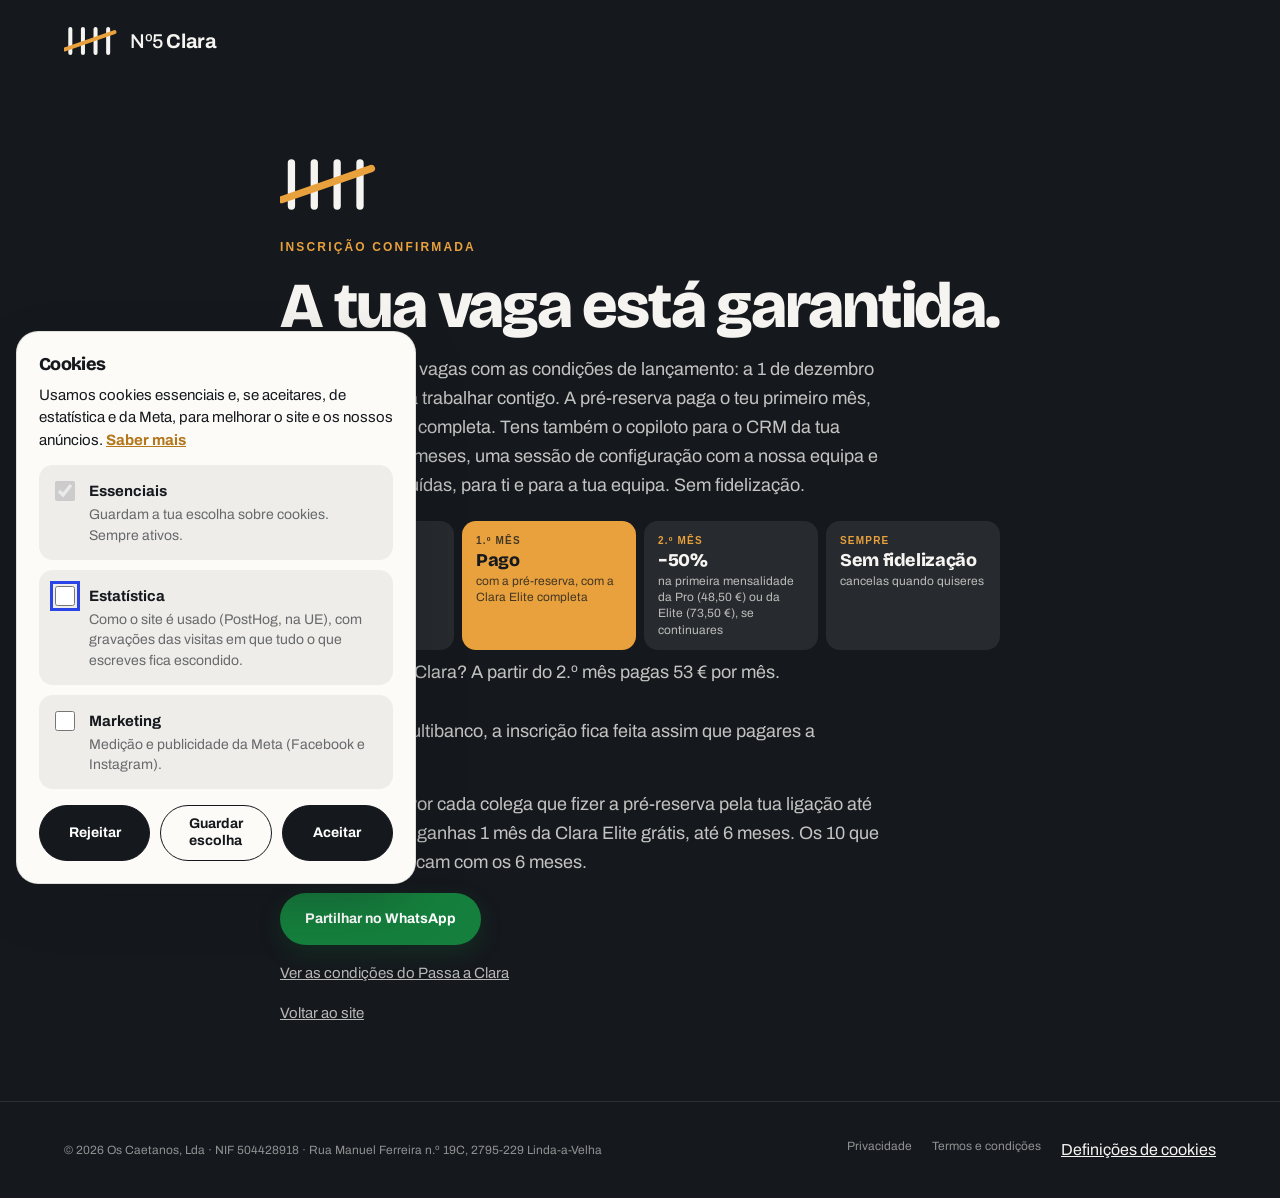
==== pre-reserva-confirmada/index.html @ 1801c4bf "Checkout em conversa com pagamento Stripe e página de confirmação Co-Authored-By: Claude Sonnet 5.5 " ====
<!doctype html>
<html lang="pt-PT">
<head>
<meta charset="utf-8"><meta name="viewport" content="width=device-width, initial-scale=1"><meta name="theme-color" content="#15181D"><meta name="robots" content="noindex,nofollow">
<title>Pré-reserva confirmada | Nº5 Clara</title>
<link rel="icon" type="image/svg+xml" href="../assets/favicon.svg">
<link rel="preconnect" href="https://fonts.googleapis.com"><link rel="preconnect" href="https://fonts.gstatic.com" crossorigin>
<link href="https://fonts.googleapis.com/css2?family=Archivo:wght@400;500;600;700&family=Bricolage+Grotesque:opsz,wght@12..96,700;12..96,800&display=swap" rel="stylesheet">
<link rel="stylesheet" href="../styles.css">
</head>
<body>
<header class="inner-header"><div class="shell"><a class="brand" href="../index.html"><img src="../assets/simbolo-fundo-escuro.svg" width="53" height="28" alt=""><span>Nº5 <strong>Clara</strong></span></a></div></header>
<main class="confirmada dark" id="conteudo">
  <div class="shell confirmada-caixa">
    <img src="../assets/simbolo-fundo-escuro.svg" width="96" height="51" alt="">
    <div class="confirmada-texto">
      <p class="eyebrow">Inscrição confirmada</p>
      <h1>A tua vaga está garantida.</h1>
      <p>Tens uma das 25 vagas com as condições de lançamento: a 1 de dezembro a Clara começa a trabalhar contigo. A pré-reserva paga o teu primeiro mês, com a Clara Elite completa. Tens também o copiloto para o CRM da tua marca durante 3 meses, uma sessão de configuração com a nossa equipa e 2 formações incluídas, para ti e para a tua equipa. Sem fidelização.</p>
      <div class="o-que-pagas o-que-pagas--compacto">
        <ol aria-label="O que pagas, mês a mês">
          <li><small>Agora</small><b>27 €</b><span>a pré-reserva</span></li>
          <li class="o-que-pagas-destaque"><small>1.º mês</small><b>Pago</b><span>com a pré-reserva, com a Clara Elite completa</span></li>
          <li><small>2.º mês</small><b>−50%</b><span>na primeira mensalidade da Pro (48,50 €) ou da Elite (73,50 €), se continuares</span></li>
          <li><small>Sempre</small><b>Sem fidelização</b><span>cancelas quando quiseres</span></li>
        </ol>
        <p class="o-que-pagas-nota">Preferes o plano Clara? A partir do 2.º mês pagas 53 € por mês.</p>
      </div>
      <p>Se escolheste Multibanco, a inscrição fica feita assim que pagares a referência.</p>
      <p><b>Passa a Clara.</b> Por cada colega que fizer a pré-reserva pela tua ligação até 30 de novembro, ganhas 1 mês da Clara Elite grátis, até 6 meses. Os 10 que trouxerem mais ficam com os 6 meses.<span id="codigo-texto"></span></p>
      <a class="btn" id="partilhar-whatsapp" href="https://wa.me/" target="_blank" rel="noopener">Partilhar no WhatsApp</a>
      <a class="confirmada-voltar" href="../termos.html#passa-a-clara">Ver as condições do Passa a Clara</a>
      <a class="confirmada-voltar" href="../index.html">Voltar ao site</a>
    </div>
  </div>
</main>
<footer class="site-footer dark"><div class="shell footer-row"><p>© 2026 Os Caetanos, Lda · NIF 504428918 · Rua Manuel Ferreira n.º 19C, 2795-229 Linda-a-Velha</p><div class="footer-links"><a href="../privacidade.html">Privacidade</a><a href="../termos.html">Termos e condições</a></div></div></footer>
<script src="../confirmada.js" defer></script>
<script src="../cookies.js" defer></script>
</body>
</html>
---- styles.css ----
:root{--tinta:#15181D;--creme:#F5F4F0;--dourado:#E8A13C;--dourado-escuro:#B4761A;--cobalto:#2B44E7;--cartao:#FCFBF8;--linha:rgba(21,24,29,.12);--suave:rgba(21,24,29,.62);--display:'Bricolage Grotesque','Archivo',system-ui,sans-serif;--body:'Archivo',system-ui,sans-serif;--radius:18px;--shell:1200px;--gutter:clamp(20px,5vw,70px)}
*{box-sizing:border-box}html{scroll-behavior:smooth;scroll-padding-top:85px}body{margin:0;background:var(--creme);color:var(--tinta);font:400 16px/1.6 var(--body);-webkit-font-smoothing:antialiased;overflow-x:hidden}button,input{font:inherit}button{cursor:pointer}a{color:inherit}a:focus-visible,button:focus-visible,input:focus-visible,summary:focus-visible{outline:3px solid var(--dourado);outline-offset:4px}h1,h2,h3,p{margin-top:0}h1,h2,h3{font-family:var(--display);font-weight:800;letter-spacing:-.035em;line-height:1.055}h1{font-size:clamp(3rem,5.2vw,5.6rem)}h2{font-size:clamp(2.4rem,4.25vw,4.7rem)}h3{font-size:clamp(1.25rem,2.2vw,1.9rem)}em{font-style:normal;color:var(--dourado-escuro)}.dark em{color:var(--dourado)}.shell{width:min(var(--shell),calc(100% - var(--gutter)*2));margin-inline:auto}.dark{color:var(--creme);background:var(--tinta)}.light{background:var(--creme);color:var(--tinta)}.section{padding-block:clamp(78px,9vw,130px)}.eyebrow{font:700 12px/1.5 Arial,sans-serif;letter-spacing:.18em;color:var(--dourado-escuro);text-transform:uppercase;margin:0 0 22px}.eyebrow.light{color:var(--dourado);background:transparent}.accent{color:var(--dourado)}.btn{display:inline-flex;align-items:center;justify-content:center;gap:20px;min-height:52px;padding:13px 25px;border:0;border-radius:999px;color:var(--tinta);background:var(--dourado);font-size:14px;font-weight:700;text-decoration:none;line-height:1.3;transition:background .2s,transform .2s,box-shadow .2s;box-shadow:0 8px 23px rgba(232,161,60,.12)}.btn:hover{background:#F0B25A;transform:translateY(-2px);box-shadow:0 13px 29px rgba(232,161,60,.19)}.btn:active{transform:translateY(0)}.btn-small{min-height:42px;padding:10px 19px}.btn-xl{min-height:59px;font-size:15px;padding:16px 29px}.btn:disabled{opacity:.6;cursor:wait}.skip-link{position:absolute;top:-100px;left:20px;background:white;color:black;padding:10px;z-index:99}.skip-link:focus{top:8px}.demo-banner{z-index:50;position:relative;background:#e8a13c;color:#15181d;text-align:center;font:700 10px/1.45 Arial,sans-serif;letter-spacing:.05em;padding:7px 12px}.demo-banner span{font-weight:400;letter-spacing:0;margin-left:8px}.site-header{position:relative;z-index:5;background:var(--tinta);color:var(--creme);border-bottom:1px solid rgba(245,244,240,.1)}.header-row{display:flex;align-items:center;justify-content:space-between;gap:22px;min-height:79px}.brand{display:inline-flex;align-items:center;gap:13px;white-space:nowrap;font-size:20px;font-weight:500;letter-spacing:-.02em;text-decoration:none}.brand strong{font-weight:700}.brand img{width:53px;height:auto;display:block}.header-nav{display:flex;align-items:center;gap:30px;margin-left:auto;margin-right:22px}.header-nav a{text-decoration:none;color:rgba(245,244,240,.75);font-size:13px;font-weight:600}.header-nav a:hover{color:var(--dourado)}
/* HERO */
.hero{position:relative;padding:clamp(54px,7.5vw,109px) 0 clamp(65px,8vw,105px);overflow:hidden}.hero:before{content:"";position:absolute;top:0;right:-18%;width:70%;height:100%;background:radial-gradient(ellipse at 52% 44%,rgba(232,161,60,.12),transparent 54%);pointer-events:none}.hero-layout{display:grid;grid-template-columns:minmax(0,1.08fr) minmax(330px,.92fr);gap:clamp(30px,5vw,80px);align-items:center;position:relative}.hero-copy{max-width:665px}.hero-copy h1{font-size:clamp(2.85rem,4.7vw,5.05rem);margin:0 0 27px}.hero-labels{display:flex;align-items:center;gap:15px;flex-wrap:wrap;margin:-3px 0 26px}.mini-pill{color:#efac4c;background:rgba(232,161,60,.13);border:1px solid rgba(232,161,60,.26);padding:6px 12px;border-radius:50px;font:700 10px Arial,sans-serif;letter-spacing:.12em}.mini-text{font:700 10px Arial,sans-serif;letter-spacing:.14em;color:rgba(245,244,240,.67)}.hero-lead{font-size:clamp(16px,1.45vw,19px);color:rgba(245,244,240,.79);line-height:1.67;max-width:630px;margin-bottom:19px}.hero-lead strong{color:var(--creme)}.hero-strap{font-size:16px;font-weight:700;margin:0 0 27px}.microcopy{font-size:12px;margin:14px 0 0}.light-muted{color:rgba(245,244,240,.59)}.hero-bottom-line{position:absolute;height:4px;width:20%;background:var(--dourado);bottom:0;left:0;border-radius:0 6px 6px 0}.hero-visual{position:relative;display:flex;flex-direction:column;justify-content:center;align-items:center;min-height:550px}.hero-halo{position:absolute;width:440px;height:440px;border:1px solid rgba(232,161,60,.16);border-radius:50%;box-shadow:0 0 0 50px rgba(232,161,60,.018),0 0 0 100px rgba(232,161,60,.018)}.phone-frame{position:relative;width:min(345px,86%);border:11px solid #2d323a;border-radius:49px;padding:0;transform:rotate(3deg);box-shadow:0 32px 75px rgba(0,0,0,.38);background:#2d323a;z-index:2}.phone-inside{background:#FCFBF8;border-radius:37px;min-height:505px;padding:26px 18px 19px;color:#15181D;display:flex;flex-direction:column}.chat-header{display:flex;align-items:center;gap:11px;padding-bottom:12px;border-bottom:1px solid rgba(21,24,29,.08)}.chat-header img{border-radius:50%;object-fit:cover}.chat-header div{display:flex;flex-direction:column;line-height:1.22}.chat-header strong{font-size:18px}.chat-header span{color:#767676;font-size:12px}.chat-header .online-indicator{height:8px;width:8px;background:#c7ad72;border-radius:50%;margin-left:auto}.phone-chat{display:flex;flex-direction:column;gap:12px;padding-top:20px;flex:1}.bubble{padding:13px 15px;font-size:14px;line-height:1.43;box-shadow:0 1px 0 rgba(0,0,0,.03)}.bubble-user{background:var(--dourado);color:#15181D;border-radius:18px 18px 5px 18px;align-self:flex-end;max-width:91%}.checkmark{font-size:10px;opacity:.55;float:right;margin:12px 0 0 10px}.bubble-assistant{background:#292E36;color:#F5F4F0;border-radius:18px 18px 18px 5px;align-self:flex-start;max-width:91%}.chat-input{margin-top:20px;padding:6px 6px 6px 14px;border-radius:50px;background:#f0eee9;color:#8e8c88;display:flex;justify-content:space-between;align-items:center;font-size:12px}.chat-send{display:grid;place-items:center;border-radius:50%;width:28px;height:28px;background:var(--dourado);color:#15181d;font-weight:700;font-size:17px}.floating-note{position:absolute;z-index:3;display:flex;align-items:center;gap:9px;border-radius:12px;background:#F5F4F0;color:#15181D;box-shadow:0 14px 32px rgba(0,0,0,.19);padding:11px 14px;font-size:12px;font-weight:700}.float-top{top:55px;left:-18px;transform:rotate(-5deg)}.float-bottom{right:-19px;bottom:78px;transform:rotate(4deg)}.note-mark{display:grid;place-items:center;width:19px;height:19px;background:#e8a13c;border-radius:50%}.note-dot{width:9px;height:9px;background:#e8a13c;border-radius:50%}.mock-caption{position:absolute;bottom:13px;font-size:11px;color:rgba(245,244,240,.46);z-index:4}
/* PAIN */
.pain-layout{display:grid;grid-template-columns:.95fr 1.05fr;gap:clamp(38px,8vw,100px);align-items:center}.section-intro h2{margin:0 0 23px}.section-intro p:not(.eyebrow){color:var(--suave);max-width:595px;font-size:18px;line-height:1.65}.pain-panel{background:var(--cartao);border:1px solid var(--linha);border-radius:22px;padding:clamp(26px,4vw,43px);box-shadow:0 25px 55px -45px rgba(21,24,29,.55)}.pain-label{font:700 11px Arial,sans-serif;letter-spacing:.18em;color:var(--dourado-escuro);margin-bottom:16px}.pain-list{list-style:none;padding:0;margin:0}.pain-list li{display:flex;align-items:baseline;gap:19px;border-bottom:1px solid var(--linha);padding:18px 0;font-size:17px;font-weight:600;line-height:1.55}.pain-list li:last-child{border:0}.pain-list li span{font:700 12px Arial,sans-serif;color:var(--dourado-escuro)}.section-bottom-statement{margin-top:45px;border-top:1px solid var(--linha);padding-top:32px;display:flex;align-items:center;gap:18px;font-size:clamp(19px,2.2vw,26px);font-weight:700;letter-spacing:-.02em;line-height:1.4}.statement-star{font-size:35px;color:var(--dourado-escuro);flex:none}
/* BENEFITS */
.benefits-section{background:#181b20}.intro-wide{max-width:930px;margin-bottom:47px}.intro-wide h2{font-size:clamp(2.4rem,4.15vw,4.5rem)}.dark .section-intro p:not(.eyebrow){color:rgba(245,244,240,.7)}.benefit-grid{display:grid;grid-template-columns:repeat(2,minmax(0,1fr));gap:16px}.benefit-card{min-height:280px;background:#22262D;border:1px solid rgba(245,244,240,.085);border-radius:19px;padding:clamp(23px,3.1vw,38px);position:relative;overflow:hidden;transition:transform .2s,border-color .2s}.benefit-card:hover{transform:translateY(-3px);border-color:rgba(232,161,60,.38)}.benefit-index{font:700 11px Arial,sans-serif;letter-spacing:.14em;color:var(--dourado);display:block;margin-bottom:22px}.benefit-symbol{position:absolute;right:32px;top:19px;font-size:36px;color:rgba(232,161,60,.34);line-height:1}.benefit-card h3{font-size:clamp(23px,2.3vw,31px);margin:0 0 13px}.benefit-card p{color:rgba(245,244,240,.66);font-size:15px;line-height:1.7;max-width:450px;margin:0}.future-tag{display:inline-block;margin-top:17px;font:700 10px Arial,sans-serif;letter-spacing:.075em;color:var(--dourado);opacity:.75}.benefits-footnote{font-size:15px;color:rgba(245,244,240,.62);margin:30px 0 0;text-align:center}
/* DEMO */
.demo-layout{display:grid;grid-template-columns:.87fr 1.13fr;gap:clamp(32px,6vw,90px);align-items:center}.demo-copy{max-width:440px}.demo-tabs{display:flex;flex-wrap:wrap;gap:8px;margin:27px 0 16px}.demo-tab{border:1px solid rgba(21,24,29,.17);background:transparent;color:var(--tinta);border-radius:100px;padding:10px 15px;font-size:12px;font-weight:700}.demo-tab.active,.demo-tab:hover{background:var(--tinta);color:var(--creme);border-color:var(--tinta)}.demo-note{font-size:12px!important;color:var(--suave);margin-bottom:20px}.demo-screen{border:1px solid rgba(21,24,29,.10);border-radius:24px;background:#FCFBF8;box-shadow:0 35px 75px -52px rgba(21,24,29,.5);overflow:hidden;min-height:430px}.demo-window-top{height:48px;padding:0 21px;display:flex;align-items:center;justify-content:space-between;background:#EEECE7;border-bottom:1px solid var(--linha);font:700 9px Arial,sans-serif;letter-spacing:.12em;color:#62656B}.window-dots{display:flex;gap:6px}.window-dots i{width:8px;height:8px;background:#CBC6BC;border-radius:50%}.window-status{color:#B4761A}.demo-profile{display:flex;align-items:center;gap:12px;padding:21px 26px;border-bottom:1px solid var(--linha)}.demo-profile img{border-radius:50%}.demo-profile>span{display:flex;flex-direction:column;line-height:1.3}.demo-profile strong{font-size:20px}.demo-profile small{color:var(--suave)}.demo-conversation{display:flex;flex-direction:column;gap:15px;padding:27px;min-height:215px}.demo-conversation .bubble{font-size:16px;line-height:1.5;max-width:81%;padding:16px 20px}.demo-composer{margin:0 26px 25px;background:#F0EEE9;color:#88817a;border-radius:60px;padding:8px 9px 8px 19px;font-size:13px;display:flex;align-items:center;justify-content:space-between}.demo-composer span{display:grid;place-items:center;background:var(--dourado);border-radius:50%;width:34px;height:34px;font-size:19px;color:var(--tinta)}
/* OFFER */
.offer-section{background:#15181D}.offer-head{max-width:940px;margin:0 0 42px}.offer-head h2{margin-bottom:17px}.offer-head p:not(.eyebrow){font-size:18px;color:rgba(245,244,240,.72);max-width:720px}.offer-steps{display:grid;grid-template-columns:repeat(4,minmax(0,1fr));gap:12px}.step-card{display:flex;flex-direction:column;align-items:flex-start;gap:11px;padding:24px 22px;min-height:170px;border-radius:17px;background:#F5F4F0;color:#15181D}.step-card.emphasis{background:var(--dourado)}.step-eyebrow{font:700 10px Arial,sans-serif;letter-spacing:.15em;color:#B4761A}.step-card.emphasis .step-eyebrow{color:#533206}.step-card>strong{font-family:var(--display);font-size:clamp(23px,2.55vw,33px);letter-spacing:-.03em;line-height:1.13}.step-card .step-price{font-size:45px}.step-desc{font-size:13px;line-height:1.5;color:rgba(21,24,29,.74)}.step-desc small{display:block;font-size:12px}.offer-plan-note{font-size:13px;color:rgba(245,244,240,.64);margin:19px 0 52px;max-width:1010px}.offer-lower{display:grid;grid-template-columns:.95fr 1.05fr;gap:clamp(24px,5vw,75px);align-items:start}.founder-tag{font:700 11px Arial,sans-serif;letter-spacing:.15em;color:var(--dourado);margin:0 0 22px}.offer-reasons h3{font-size:clamp(29px,3.2vw,43px);margin-bottom:26px}.check-list{list-style:none;margin:0;padding:0;display:grid;gap:20px}.check-list li{display:flex;align-items:flex-start;gap:13px;line-height:1.55;font-size:15px;color:rgba(245,244,240,.85)}.check-list strong{color:var(--creme)}.tick{color:var(--dourado);font-size:20px;font-weight:700;line-height:1.2}.fineprint{margin-top:26px;font-size:12px;color:rgba(245,244,240,.5);line-height:1.7}.form-card{color:var(--tinta);background:var(--cartao);border-radius:23px;padding:clamp(25px,4vw,46px);box-shadow:0 22px 65px rgba(0,0,0,.14)}.form-card-head h3{font-size:clamp(30px,3vw,42px);margin:0 0 9px}.form-card-head p{color:var(--suave);margin:0 0 27px;font-size:15px}.form-field{margin-bottom:18px}.form-field label{display:block;font-size:13px;font-weight:700;margin-bottom:8px}.form-field label span{color:#B4761A}.form-field input{display:block;width:100%;height:50px;border:1.5px solid rgba(21,24,29,.16);background:#fff;border-radius:11px;padding:0 15px;font-size:15px;color:#15181d;outline:none;transition:border-color .2s,box-shadow .2s}.form-field input:focus{border-color:#B4761A;box-shadow:0 0 0 3px rgba(232,161,60,.15)}.form-field input[aria-invalid="true"]{border-color:#a3402c}.field-error{display:block;min-height:0;color:#a3402c;font-size:12px;margin-top:5px}.consent{display:flex;align-items:flex-start;gap:11px;font-size:12px;line-height:1.55;color:#56585d;margin:5px 0 0}.consent input{width:18px;height:18px;flex:none;accent-color:#B4761A;margin-top:2px}.consent a{color:#15181d;font-weight:700}.consent strong{color:#B4761A}.btn-submit{margin-top:22px;min-height:54px;width:100%;font-size:15px}.safe-note{text-align:center;font-size:11px;color:#777;margin:13px 0 0}.form-alert{background:#fff2ea;color:#8d301e;font-size:12px;border-radius:8px;padding:11px}
/* FAQ & CLOSING */
.faq-layout{display:grid;grid-template-columns:.75fr 1.25fr;gap:clamp(35px,8vw,125px)}.faq-items details{border-bottom:1px solid rgba(21,24,29,.14)}.faq-items details:first-child{border-top:1px solid rgba(21,24,29,.14)}.faq-items summary{cursor:pointer;list-style:none;position:relative;padding:24px 34px 24px 0;font-weight:700;font-size:16px;line-height:1.45}.faq-items summary::-webkit-details-marker{display:none}.faq-items summary:after{content:"+";position:absolute;right:0;top:18px;font-weight:400;font-size:25px;color:#B4761A}.faq-items details[open] summary:after{content:"−"}.faq-items details p{font-size:14px;color:var(--suave);padding:0 32px 24px 0;max-width:620px;line-height:1.7;margin:0}.closing-panel{background:#e9dfc9;border-radius:25px;padding:clamp(30px,5vw,64px);display:flex;align-items:end;justify-content:space-between;gap:24px;margin-top:clamp(70px,10vw,120px)}.closing-panel>div{max-width:740px}.closing-panel h2{font-size:clamp(29px,3.7vw,48px);margin:0 0 14px}.closing-panel p:not(.eyebrow){font-size:15px;margin:0}.closing-panel .btn{flex:none}
.site-footer{padding:35px 0;border-top:1px solid rgba(245,244,240,.1)}.footer-row{display:flex;align-items:center;justify-content:space-between;gap:20px}.footer-row p,.footer-links a{font-size:12px;color:rgba(245,244,240,.55)}.footer-row p{margin:0}.footer-links{display:flex;gap:20px}.footer-links a{text-decoration:none}.footer-links a:hover{text-decoration:underline}.sticky-mobile-cta{display:none}
/* CHECKOUT, THANK YOU & PRIVACY */
.inner-header{background:var(--tinta);color:var(--creme);min-height:82px;display:flex;align-items:center}.inner-header .shell{display:flex;align-items:center;justify-content:space-between;gap:16px}.back-link{font-size:13px;text-decoration:none;color:rgba(245,244,240,.76)}.back-link:hover{color:var(--dourado)}.inner-main{padding:clamp(50px,7vw,100px) 0 100px;min-height:calc(100vh - 150px)}.checkout-grid{display:grid;grid-template-columns:1.1fr .9fr;gap:clamp(25px,6vw,85px);align-items:start}.page-title{font-size:clamp(40px,5vw,64px);margin-bottom:18px}.intro-text{font-size:17px;color:var(--suave);max-width:600px}.confirmation-line{margin:28px 0 12px;color:var(--dourado-escuro);font-weight:700;font-size:12px;letter-spacing:.12em;text-transform:uppercase}.summary-box,.checkout-panel,.thanks-card,.referral-card,.legal-card{background:var(--cartao);border-radius:22px;padding:clamp(24px,4vw,40px);border:1px solid var(--linha);box-shadow:0 15px 45px -35px rgba(21,24,29,.3)}.summary-box{margin:26px 0}.summary-box h2,.checkout-panel h2,.thanks-card h2{font-size:27px;margin:0 0 23px}.summary-row{display:flex;align-items:flex-start;justify-content:space-between;gap:18px;padding:13px 0;border-bottom:1px solid var(--linha);font-size:14px}.summary-row:last-child{border:0}.summary-row>span:first-child{color:var(--suave)}.summary-row strong{text-align:right;overflow-wrap:anywhere;max-width:70%}.checkout-panel .price-line{font:800 56px/1 var(--display);letter-spacing:-.04em;margin:15px 0}.checkout-panel .price-line small{font:400 16px var(--body)}.checkout-panel p{font-size:14px;color:var(--suave)}.checkout-panel .btn{width:100%;text-align:center;margin:16px 0 10px}.checkout-panel .demo-warning{border-radius:12px;padding:13px 15px;background:rgba(232,161,60,.17);color:#6e4c19;font-size:12px;line-height:1.5}.small-link{display:inline-block;color:#805417;font-size:13px;margin-top:14px}.check-header{display:flex;align-items:center;gap:13px;margin-bottom:16px}.success-icon{display:grid;place-items:center;width:46px;height:46px;border-radius:50%;background:#E8A13C;color:#15181D;font-size:25px;font-weight:700}.thank-intro{max-width:830px}.thank-intro h1{font-size:clamp(40px,5vw,67px)}.thanks-card{max-width:830px;margin:36px 0}.thanks-card p{margin-bottom:0}.refer-section{margin-top:65px}.referral-card{background:#15181D;color:var(--creme);border-color:transparent;display:grid;grid-template-columns:1.2fr .8fr;gap:clamp(25px,4vw,55px);align-items:center}.referral-card h2{font-size:clamp(32px,4vw,54px);margin:0 0 14px}.referral-card p{color:rgba(245,244,240,.75)}.referral-actions{background:#262a30;border-radius:16px;padding:25px}.referral-actions label{display:block;font:700 11px Arial,sans-serif;letter-spacing:.13em;color:var(--dourado);margin-bottom:10px}.referral-url{color:var(--creme);border:1px solid rgba(245,244,240,.25);background:#15181D;border-radius:9px;padding:12px;overflow-wrap:anywhere;font-size:12px;line-height:1.4}.referral-actions .btn{width:100%;margin-top:10px}.btn-outline{background:transparent;border:1.5px solid rgba(245,244,240,.6);color:var(--creme);box-shadow:none}.btn-outline:hover{background:#3b4048}.referral-disclaimer{margin:15px 0 0!important;font-size:11px!important;color:rgba(245,244,240,.5)!important}.legal-card{max-width:780px}.legal-card h2{font-size:25px;margin-top:26px}.legal-card ul{padding-left:22px}.legal-card li{margin-bottom:8px}.legal-card .demo-warning{padding:14px;background:#fff1d9;border-radius:10px;font-size:14px}
@media (max-width:1100px){.hero-layout{grid-template-columns:1fr .82fr;gap:25px}.hero-copy h1{font-size:clamp(2.75rem,4.5vw,4.5rem)}.float-top{left:-2px}.float-bottom{right:-3px}.hero-visual{min-height:530px}.offer-steps{grid-template-columns:repeat(2,1fr)}.step-card{min-height:140px}.closing-panel{align-items:start;flex-direction:column}}@media (max-width:850px){.header-nav{display:none}.hero-layout,.pain-layout,.demo-layout,.offer-lower,.faq-layout,.checkout-grid,.referral-card{grid-template-columns:1fr}.hero-copy{max-width:750px}.hero-visual{min-height:520px}.hero-halo{width:380px;height:380px}.phone-frame{width:330px}.float-top{left:12%}.float-bottom{right:10%}.pain-panel{max-width:690px}.benefit-card{min-height:250px}.demo-copy{max-width:650px}.demo-screen{max-width:720px}.offer-reasons h3{max-width:670px}.form-card{max-width:700px;width:100%}.faq-layout{gap:22px}.closing-panel .btn{width:auto}.footer-row{flex-wrap:wrap}}@media (max-width:600px){:root{--gutter:21px}.demo-banner{font-size:9px}.demo-banner span{display:block;margin:3px 0 0}.header-row{min-height:69px}.brand{font-size:17px}.brand img{width:43px}.header-row .btn-small{font-size:11px;padding:10px 14px;min-height:38px}.hero{padding:47px 0 53px}.hero-copy h1{font-size:clamp(2.42rem,11.4vw,3.8rem);margin-bottom:20px}.hero-labels{gap:9px;margin-bottom:19px}.hero .eyebrow{font-size:10px;letter-spacing:.12em;margin-bottom:18px}.hero-lead{font-size:15px;line-height:1.65}.hero-strap{font-size:14px;line-height:1.5}.hero-copy .btn{width:100%;justify-content:space-between;text-align:left;font-size:13px;padding-inline:17px}.hero-visual{margin-top:28px;min-height:420px}.hero-halo{width:280px;height:280px}.phone-frame{width:min(280px,82%);border-width:8px;border-radius:36px;transform:rotate(2deg)}.phone-inside{padding:18px 13px 14px;min-height:380px;border-radius:26px}.chat-header img{height:37px;width:37px}.chat-header strong{font-size:15px}.phone-chat{gap:8px;padding-top:16px}.phone-chat .bubble{font-size:12px;padding:11px 12px}.chat-input{margin-top:12px}.float-top{top:11px;left:0;font-size:10px}.float-bottom{bottom:32px;right:0;font-size:10px}.mock-caption{bottom:1px;font-size:9px}.section{padding-block:70px}.section-intro h2,.offer-head h2{font-size:clamp(2.1rem,9.7vw,3.35rem)}.section-intro p:not(.eyebrow){font-size:16px}.pain-list li{font-size:15px;padding:15px 0}.pain-panel{padding:21px}.section-bottom-statement{font-size:18px;gap:11px;margin-top:30px}.statement-star{font-size:27px}.benefit-grid{grid-template-columns:1fr;gap:10px}.benefit-card{min-height:auto;padding:25px}.benefit-card h3{font-size:26px}.benefit-card p{font-size:14px}.benefits-footnote{font-size:13px}.demo-layout{gap:28px}.demo-tabs{gap:6px}.demo-tab{font-size:11px;padding:9px 11px}.demo-window-top{padding:0 12px;font-size:8px}.demo-profile{padding:15px}.demo-conversation{padding:19px 15px;min-height:170px}.demo-conversation .bubble{font-size:13px;padding:13px 15px;max-width:90%}.demo-screen{min-height:365px}.demo-composer{margin:0 13px 14px}.offer-head p:not(.eyebrow){font-size:16px}.offer-steps{gap:9px}.step-card{padding:18px 15px;min-height:151px;gap:8px;border-radius:14px}.step-card>strong{font-size:22px}.step-card .step-price{font-size:35px}.step-desc{font-size:11px}.step-eyebrow{font-size:9px}.offer-plan-note{font-size:12px;margin-bottom:36px}.offer-lower{gap:27px}.offer-reasons h3{font-size:30px}.check-list li{font-size:14px}.form-card{padding:24px 19px}.form-card-head h3{font-size:31px}.faq-items summary{font-size:15px}.closing-panel{margin-top:60px;padding:29px 24px}.closing-panel h2{font-size:30px}.closing-panel .btn{width:100%;padding-inline:14px;font-size:13px}.site-footer{padding-bottom:115px}.footer-row{align-items:start;flex-direction:column;gap:15px}.sticky-mobile-cta{display:flex;align-items:center;justify-content:space-between;gap:16px;transform:translateY(115%);transition:transform .25s ease;position:fixed;z-index:9;bottom:0;left:0;right:0;margin:0;background:var(--dourado);color:#15181D;font-size:14px;font-weight:700;text-decoration:none;padding:16px 22px calc(16px + env(safe-area-inset-bottom));box-shadow:0 -8px 30px rgba(0,0,0,.14)}.inner-main{padding:48px 0 65px}.inner-header{min-height:68px}.page-title{font-size:40px}.summary-box,.checkout-panel,.thanks-card,.referral-card,.legal-card{padding:24px 20px}.referral-actions{padding:18px}.thank-intro h1{font-size:42px}.checkout-panel .price-line{font-size:50px}}
@media (prefers-reduced-motion:reduce){html{scroll-behavior:auto}*,*:before,*:after{animation-duration:.01ms!important;transition-duration:.01ms!important;scroll-behavior:auto!important}}

@media(max-width:600px){.sticky-mobile-cta.is-visible{transform:translateY(0)}}

/* OFERTA V2: ÂNCORA CLARA ELITE + COMPARAÇÃO DE PLANOS */
.offer-head{max-width:1020px;margin-bottom:40px}.offer-head h2{font-size:clamp(38px,4.35vw,66px)}.offer-head p:not(.eyebrow){max-width:820px}.offer-head p strong{color:var(--creme)}
.offer-lower{grid-template-columns:1fr .9fr;gap:clamp(24px,4vw,65px);align-items:start}
.elite-price-comparison{display:grid;grid-template-columns:minmax(0,1fr) auto minmax(0,1fr);gap:13px;align-items:stretch;margin-bottom:30px}
.elite-price-regular,.elite-price-founder{border-radius:18px;padding:19px 18px 17px;display:flex;flex-direction:column;justify-content:center;gap:6px}
.elite-price-regular{border:1px solid rgba(245,244,240,.25);background:#252A31}.elite-price-founder{background:var(--dourado);color:var(--tinta)}
.price-eyebrow{font:700 10px/1.4 Arial,sans-serif;letter-spacing:.11em;color:var(--dourado);text-transform:uppercase}
.elite-price-founder .price-eyebrow{color:#68460f}
.price-figure{font:800 clamp(35px,3.9vw,55px)/1.04 var(--display);letter-spacing:-.045em;white-space:nowrap}
.price-figure small{display:block;font:500 12px/1.5 var(--body);letter-spacing:0;white-space:normal;margin-top:7px;color:rgba(245,244,240,.73)}
.price-divider{display:grid;place-items:center;font-size:29px;color:var(--dourado)}
.price-caption{font:700 12px var(--body)}
.offer-reasons h3{font-size:clamp(31px,3.25vw,44px);margin:0 0 14px}.elite-intro{color:rgba(245,244,240,.76);margin:0 0 25px;font-size:15px;line-height:1.65}
.elite-perks{gap:15px}.elite-perks li{font-size:14px;line-height:1.57}.elite-perks em{font-style:normal;color:#E8A13C;font-size:12px;white-space:nowrap}
.founder-extras{background:rgba(232,161,60,.11);border:1px solid rgba(232,161,60,.35);border-radius:16px;padding:19px 20px;margin-top:25px}.founder-extras p{font-size:14px;line-height:1.65;margin:9px 0 0;color:rgba(245,244,240,.85)}.founder-extras strong{color:var(--creme)}
.offer-reasons .fineprint{margin:17px 0 0;line-height:1.6}
.compare-section{margin-top:clamp(65px,8vw,110px);scroll-margin-top:105px}.compare-intro{display:flex;align-items:end;justify-content:space-between;gap:22px;margin-bottom:25px}.compare-intro>div{max-width:700px}.compare-intro .eyebrow{margin-bottom:12px}.compare-intro h3{font-size:clamp(31px,3.5vw,48px);margin:0}.compare-intro>p{max-width:340px;color:rgba(245,244,240,.75);font-size:14px;margin:0}
.plan-comparison{display:grid;grid-template-columns:repeat(3,minmax(0,1fr));gap:13px}.plan-card{position:relative;background:var(--cartao);color:var(--tinta);padding:26px 24px 25px;border-radius:18px;min-width:0;display:flex;flex-direction:column;border:1px solid rgba(245,244,240,.22)}.plan-card.featured{background:#E8A13C;border-color:#E8A13C;box-shadow:0 0 0 2px rgba(232,161,60,.23)}
.plan-card-top{display:flex;align-items:flex-start;justify-content:space-between;gap:10px}.plan-card h4{font:800 clamp(23px,2.15vw,31px)/1.1 var(--display);letter-spacing:-.035em;margin:0}.plan-cost{display:flex;flex-direction:column;align-items:flex-end;text-align:right;white-space:nowrap}.plan-cost strong{font:800 25px/1.05 var(--display);letter-spacing:-.03em}.plan-cost span{font-size:10px;color:rgba(21,24,29,.7);margin-top:4px}
.plan-tagline{font-size:13px;line-height:1.52;color:rgba(21,24,29,.74);min-height:57px;margin:18px 0 23px}.plan-includes{font:700 10px Arial,sans-serif;letter-spacing:.15em;color:#B4761A;margin:0 0 13px}.featured .plan-includes{color:#50340b}
.plan-card ul{list-style:none;margin:0;padding:0;display:grid;gap:12px}.plan-card li{position:relative;padding-left:22px;font-size:13px;line-height:1.45}.plan-card li:before{content:'✓';position:absolute;left:0;top:-1px;font-weight:800;color:#B4761A}.featured li:before{color:#15181D}.featured-label{position:absolute;top:-13px;right:17px;color:#15181D;background:#F5F4F0;padding:6px 11px;border-radius:50px;font:700 10px Arial,sans-serif;letter-spacing:.07em}
.compare-footnote{font-size:12px;line-height:1.6;color:rgba(245,244,240,.63);margin:15px 0 0}
.offer-timeline{margin-top:clamp(55px,7vw,90px)}.offer-timeline h3{font-size:clamp(27px,3vw,40px);margin:0 0 20px}.offer-timeline .offer-plan-note{margin:15px 0 22px;max-width:1050px}.offer-bottom-cta{display:inline-flex;gap:17px;align-items:center;color:var(--dourado);font-size:14px;text-underline-offset:5px;font-weight:700}
@media(max-width:900px){.plan-comparison{grid-template-columns:repeat(2,minmax(0,1fr))}.plan-card.featured{grid-column:1/-1}.compare-intro{align-items:start;flex-direction:column}.compare-intro>p{max-width:720px}.offer-lower{grid-template-columns:1fr}.form-card{max-width:740px}.offer-reasons{max-width:740px}}
@media(max-width:600px){.offer-head{margin-bottom:29px}.offer-head h2{font-size:clamp(33px,8.4vw,47px)}.elite-price-comparison{gap:8px}.elite-price-regular,.elite-price-founder{padding:15px 12px;min-height:128px;border-radius:14px}.price-figure{font-size:clamp(32px,9vw,43px)}.price-divider{font-size:19px}.price-eyebrow{font-size:8px;line-height:1.5;letter-spacing:.06em}.price-figure small{font-size:10px}.price-caption{font-size:10px}.offer-reasons h3{font-size:clamp(28px,8vw,35px)}.elite-perks li{font-size:13px}.founder-extras{padding:17px}.founder-extras p{font-size:13px}.compare-section{margin-top:65px}.plan-comparison{grid-template-columns:1fr;gap:15px}.plan-card.featured{grid-column:auto}.plan-card{padding:23px 21px}.plan-tagline{min-height:0;margin:12px 0 16px}.compare-intro{margin-bottom:28px}.compare-intro h3{font-size:33px}.offer-timeline{margin-top:60px}.offer-timeline h3{font-size:29px}.offer-bottom-cta{font-size:12px;line-height:1.4}}
@media(max-width:360px){.elite-price-comparison{grid-template-columns:1fr}.price-divider{transform:rotate(90deg);height:19px}.elite-price-regular,.elite-price-founder{min-height:auto}.price-figure{font-size:38px}}

/* Planos: detalhe e capacidade de IA */
.plan-card ul{margin-bottom:22px}
.plan-sub{display:block;margin-top:6px;font-size:12px;line-height:1.5;color:rgba(21,24,29,.6)}
.plan-card li.plan-integrations{padding-left:0;font-size:13px}.plan-card li.plan-integrations:before{content:none}
.plan-capacity{margin-top:auto;padding-top:18px;border-top:1px solid rgba(21,24,29,.14)}
.plan-capacity .plan-includes{margin:0 0 8px;color:rgba(21,24,29,.55)}
.plan-capacity strong{display:block;font-size:14px;margin-bottom:10px}
.cap-bar{display:flex;gap:3px}.cap-bar i{flex:1;height:5px;border-radius:2px;background:rgba(21,24,29,.16)}.cap-bar i.on{background:#E8A13C}
.plan-card.pro{background:#1E2229;color:var(--creme);border-color:rgba(232,161,60,.5)}
.plan-card.pro .plan-tagline,.plan-card.pro .plan-cost span{color:rgba(245,244,240,.72)}
.plan-card.pro .plan-includes{color:#E8A13C}
.plan-card.pro li:before{color:#E8A13C}
.plan-card.pro .plan-capacity{border-top-color:rgba(245,244,240,.18)}
.plan-card.pro .plan-capacity .plan-includes{color:rgba(245,244,240,.55)}
.plan-card.pro .cap-bar i{background:rgba(245,244,240,.18)}.plan-card.pro .cap-bar i.on{background:#E8A13C}
.plan-card.pro .featured-label{background:#E8A13C}
.plan-card.featured .plan-capacity{border-top-color:rgba(21,24,29,.25)}
.plan-card.featured .cap-bar i{background:rgba(21,24,29,.22)}.plan-card.featured .cap-bar i.on{background:#15181D}
.plan-card.featured .plan-sub{color:rgba(21,24,29,.7)}

.plan-card li.plan-integrations{display:flex;align-items:center;gap:12px;padding:10px 12px;border-radius:12px;background:#15181D;color:#fff}
.ai-icons{display:flex;gap:8px;flex:none}.ai-icons svg{display:block}

/* CHECKOUT EM CONVERSA (porte do site anterior) */
.prevenda-form,.confirmada{--titulo:var(--display);--mono:Arial,Helvetica,sans-serif;--linha-forte:rgba(21,24,29,.22);--dourado-claro:rgba(232,161,60,.16)}
.prevenda-form{max-width:700px;width:100%}
.prevenda-form form{display:grid;gap:16px}
.prevenda-form h3{margin:0;font-size:clamp(30px,3vw,42px)}
.prevenda-form-sub{color:var(--suave);margin:-8px 0 0;font-size:15px}
.so-leitores{position:absolute;width:1px;height:1px;overflow:hidden;clip:rect(0 0 0 0);white-space:nowrap}
.campo{display:grid;gap:6px;font-size:14px;font-weight:600}
.campo input{font:inherit;font-weight:400;font-size:16px;padding:13px 14px;border-radius:12px;border:1.5px solid var(--linha-forte);background:#fff;color:var(--tinta);transition:border-color .2s,box-shadow .2s}
.campo input:focus{outline:none;border-color:var(--dourado);box-shadow:0 0 0 4px var(--dourado-claro)}
.campo small,.erro-solto{color:#A3520F;font-size:13px;font-weight:600;margin:0}
.campo--erro input{border-color:#C76A1D}
.prevenda-botao{justify-content:center;width:100%;padding-block:17px;font-size:17px}
.prevenda-botao:disabled{opacity:.6;cursor:wait}
.prevenda-form .clara-form{gap:14px}
.clara-passos{display:flex;justify-content:space-between;align-items:center;gap:12px;margin-bottom:-6px}
.clara-passos .eyebrow{margin:0}
.clara-voltar{background:none;border:0;padding:6px 2px;cursor:pointer;color:var(--suave);font:inherit;font-size:14px;font-weight:600;text-decoration:underline;text-underline-offset:3px}
.clara-progresso{height:5px;border-radius:999px;background:var(--linha);overflow:hidden}
.clara-progresso span{display:block;height:100%;background:var(--dourado);transition:width .3s ease}
.clara-conversa{display:grid;gap:12px;padding-top:4px}
.clara-troca{display:grid;gap:8px}
.clara-fala{display:flex;gap:10px;align-items:flex-start}
.clara-fala-balao{display:grid;gap:4px;max-width:46ch;padding:12px 16px;border-radius:4px 18px 18px 18px;background:var(--dourado-claro)}
.clara-fala-balao p{margin:0;font-size:clamp(17px,1.6vw,19px);font-weight:700;line-height:1.35}
.clara-fala-balao small{font-size:14px;font-weight:500;color:var(--suave)}
.clara-fala--compacta .clara-fala-balao{padding:8px 12px}
.clara-fala--compacta .clara-fala-balao p{font-size:14px;font-weight:600;color:var(--suave)}
.clara-resposta{justify-self:end;max-width:80%;padding:8px 14px;border:0;cursor:pointer;border-radius:18px 18px 4px 18px;background:var(--tinta);color:var(--creme);font:inherit;font-size:15px;font-weight:600;text-align:right;overflow-wrap:anywhere}
.clara-resposta:hover{opacity:.85}
.clara-a-escrever{display:inline-flex;gap:4px;padding:7px 2px}
.clara-a-escrever i{width:7px;height:7px;border-radius:50%;background:var(--dourado);animation:clara-ponto 1s infinite ease-in-out}
.clara-a-escrever i:nth-child(2){animation-delay:.15s}.clara-a-escrever i:nth-child(3){animation-delay:.3s}
@keyframes clara-ponto{0%,60%,100%{opacity:.35;transform:translateY(0)}30%{opacity:1;transform:translateY(-3px)}}
@media(prefers-reduced-motion:reduce){.clara-a-escrever i{animation:none;opacity:.7}}
.clara-campo input{font-size:18px}
.clara-codigo-abrir{justify-self:start}
.clara-aviso{margin:0;font-size:13px;line-height:1.5;color:var(--suave)}
.clara-avatar{position:relative;display:inline-block;flex:none}
.clara-avatar img{display:block;width:100%;height:100%;border-radius:50%;object-fit:cover;background:var(--dourado);box-shadow:0 0 0 2px var(--tinta)}
.clara-avatar-faisca{position:absolute;top:-6%;right:-8%;font-size:14px;color:var(--dourado);line-height:1}
.pre-reserva{display:grid;gap:14px}
.pre-reserva h3{margin:0}
.prioridades-feito{margin:0;font-weight:700;color:var(--dourado-escuro)}
.pre-reserva-resumo{margin:0;display:grid;gap:6px;padding:14px 16px;border-radius:14px;background:var(--tinta);color:var(--creme)}
.pre-reserva-resumo div{display:flex;justify-content:space-between;gap:12px;font-size:15px}
.pre-reserva-resumo dt{opacity:.75}
.pre-reserva-resumo dd{margin:0;font-weight:700;text-align:right}
.pre-reserva-resumo .pre-reserva-total{font-size:17px}
.pre-reserva-resumo .pre-reserva-total dd{color:var(--dourado);font-family:var(--titulo);font-size:22px}
.o-que-pagas{display:grid;gap:8px}
.o-que-pagas ol{margin:0;padding:0;list-style:none;display:grid;grid-template-columns:repeat(4,1fr);gap:8px}
.o-que-pagas li{display:grid;gap:2px;align-content:start;padding:12px 14px;border-radius:14px;background:rgba(21,24,29,.05)}
.o-que-pagas small{font-family:var(--mono);font-size:10px;font-weight:700;letter-spacing:.12em;text-transform:uppercase;color:var(--dourado-escuro)}
.o-que-pagas b{font-family:var(--titulo);font-weight:800;font-size:22px;line-height:1.1;letter-spacing:-.02em}
.o-que-pagas span{font-size:12px;line-height:1.35;color:var(--suave)}
.o-que-pagas .o-que-pagas-destaque{background:var(--dourado)}
.o-que-pagas .o-que-pagas-destaque small,.o-que-pagas .o-que-pagas-destaque span{color:rgba(21,24,29,.78)}
.o-que-pagas-nota{margin:0;font-size:13px;color:var(--suave)}
.o-que-pagas--compacto b{font-size:18px}
@media(max-width:600px){.o-que-pagas ol{grid-template-columns:1fr 1fr}}
.pre-reserva-inclui{margin:0;padding:0 0 0 18px;display:grid;gap:4px;font-size:14px;color:var(--suave)}
.pre-reserva-metodos{display:flex;flex-wrap:wrap;gap:6px}
.pre-reserva-metodos span{font-size:12px;font-weight:700;padding:5px 10px;border-radius:999px;border:1px solid rgba(21,24,29,.16);background:#fff}
.pre-reserva-aceito{display:flex;gap:10px;align-items:flex-start;font-size:13px;color:var(--suave);cursor:pointer}
.pre-reserva-aceito input{margin-top:2px;accent-color:var(--dourado)}
.pre-reserva .prevenda-botao{text-align:center;text-decoration:none}
.pre-reserva .prevenda-botao:disabled{opacity:.45;cursor:not-allowed}
.pre-reserva-nota{margin:0;font-size:13px;color:var(--suave);text-align:center}
.pre-reserva-nota--aviso{padding:12px 14px;border-radius:12px;background:rgba(232,161,60,.14);color:var(--tinta);text-align:left;font-size:14px}
/* página de pré-reserva confirmada */
.confirmada{min-height:calc(100vh - 150px);display:grid;align-items:center;padding:clamp(40px,6vw,80px) 0}
.confirmada-caixa{display:grid;gap:28px;justify-items:start;max-width:720px}
.confirmada-texto{display:grid;gap:16px;justify-items:start}
.confirmada h1{font-size:clamp(38px,6vw,64px);margin:0}
.confirmada-texto p:not(.eyebrow){margin:0;font-size:18px;color:rgba(245,244,240,.78);max-width:60ch}
.confirmada-texto .eyebrow{margin:0;color:var(--dourado)}
.confirmada-voltar{color:rgba(245,244,240,.72);font-size:15px}
.confirmada .o-que-pagas{margin:6px 0 14px;text-align:left;width:100%}
.confirmada .o-que-pagas li:not(.o-que-pagas-destaque){background:rgba(245,244,240,.08)}
.confirmada .o-que-pagas li:not(.o-que-pagas-destaque) span,.confirmada .o-que-pagas-nota{color:rgba(245,244,240,.72)}
.confirmada .o-que-pagas li:not(.o-que-pagas-destaque) small{color:var(--dourado)}
.confirmada .o-que-pagas b{color:var(--creme)}
.confirmada .o-que-pagas .o-que-pagas-destaque b{color:var(--tinta)}

/* CTA verde, sem ícone */
.btn{background:#15803D;color:#fff;box-shadow:0 8px 23px rgba(21,128,61,.2)}.btn:hover{background:#166534;box-shadow:0 13px 29px rgba(21,128,61,.28)}.btn-outline{background:transparent}
.hero-copy .btn{justify-content:center;text-align:center}
.section-cta{display:flex;justify-content:center;margin-top:44px}
.section-cta .btn{min-height:56px;padding:15px 32px;font-size:15px}
.sticky-mobile-cta{background:#15803D;color:#fff}

/* Definições de cookies */
.cookie-panel{position:fixed;z-index:100;left:16px;bottom:16px;width:min(400px,calc(100vw - 32px));max-height:calc(100vh - 32px);overflow:auto;background:var(--cartao);color:var(--tinta);border:1px solid var(--linha);border-radius:22px;padding:22px;box-shadow:0 20px 60px -15px rgba(21,24,29,.45)}
.cookie-panel[hidden]{display:none}
.cookie-panel h2{margin:0 0 8px;font:800 18px/1.2 var(--display)}
.cookie-intro{margin:0 0 14px;font-size:15px;line-height:1.5}
.cookie-intro a{color:var(--dourado-escuro);font-weight:700}
.cookie-options{display:grid;gap:10px}
.cookie-option{display:flex;gap:14px;align-items:flex-start;padding:14px 16px;border-radius:14px;background:rgba(21,24,29,.06);cursor:pointer}
.cookie-option.is-locked{cursor:default}
.cookie-option input{flex:none;width:20px;height:20px;margin:2px 0 0;accent-color:var(--tinta)}
.cookie-option strong{display:block;font-size:15px}
.cookie-option small{display:block;margin-top:2px;font-size:14px;line-height:1.45;color:var(--suave)}
.cookie-actions{display:grid;grid-template-columns:1fr 1fr 1fr;gap:10px;margin-top:16px}
.cookie-btn{min-height:50px;padding:10px 12px;border:1.5px solid var(--tinta);border-radius:999px;background:var(--tinta);color:#fff;font:700 14px/1.2 var(--body);cursor:pointer;transition:opacity .2s}
.cookie-btn:hover{opacity:.85}
.cookie-btn-outline{background:transparent;color:var(--tinta)}
.cookie-btn:focus-visible,.cookie-option input:focus-visible,.cookie-settings-link:focus-visible{outline:3px solid var(--cobalto);outline-offset:2px}
.cookie-settings-link{background:none;border:0;padding:0;margin:0;color:inherit;font:inherit;text-decoration:underline;cursor:pointer}
@media(max-width:600px){.cookie-panel{left:8px;right:8px;bottom:8px;width:auto;padding:18px}}
.btn.offer-bottom-cta{font-size:15px;line-height:1.3;gap:0;margin-top:26px;padding:15px 32px;text-decoration:none}

.ai-icons img{display:block;width:22px;height:22px;object-fit:contain}

/* Destaque do lançamento no hero */
.hero .eyebrow.hero-launch{display:inline-block;font-size:14px;letter-spacing:.12em;font-weight:800;color:#15181D;background:var(--dourado);padding:10px 18px;border-radius:999px;margin-bottom:24px;box-shadow:0 8px 24px rgba(232,161,60,.25)}
@media(max-width:600px){.hero .eyebrow.hero-launch{font-size:11px;letter-spacing:.08em;padding:9px 14px}}
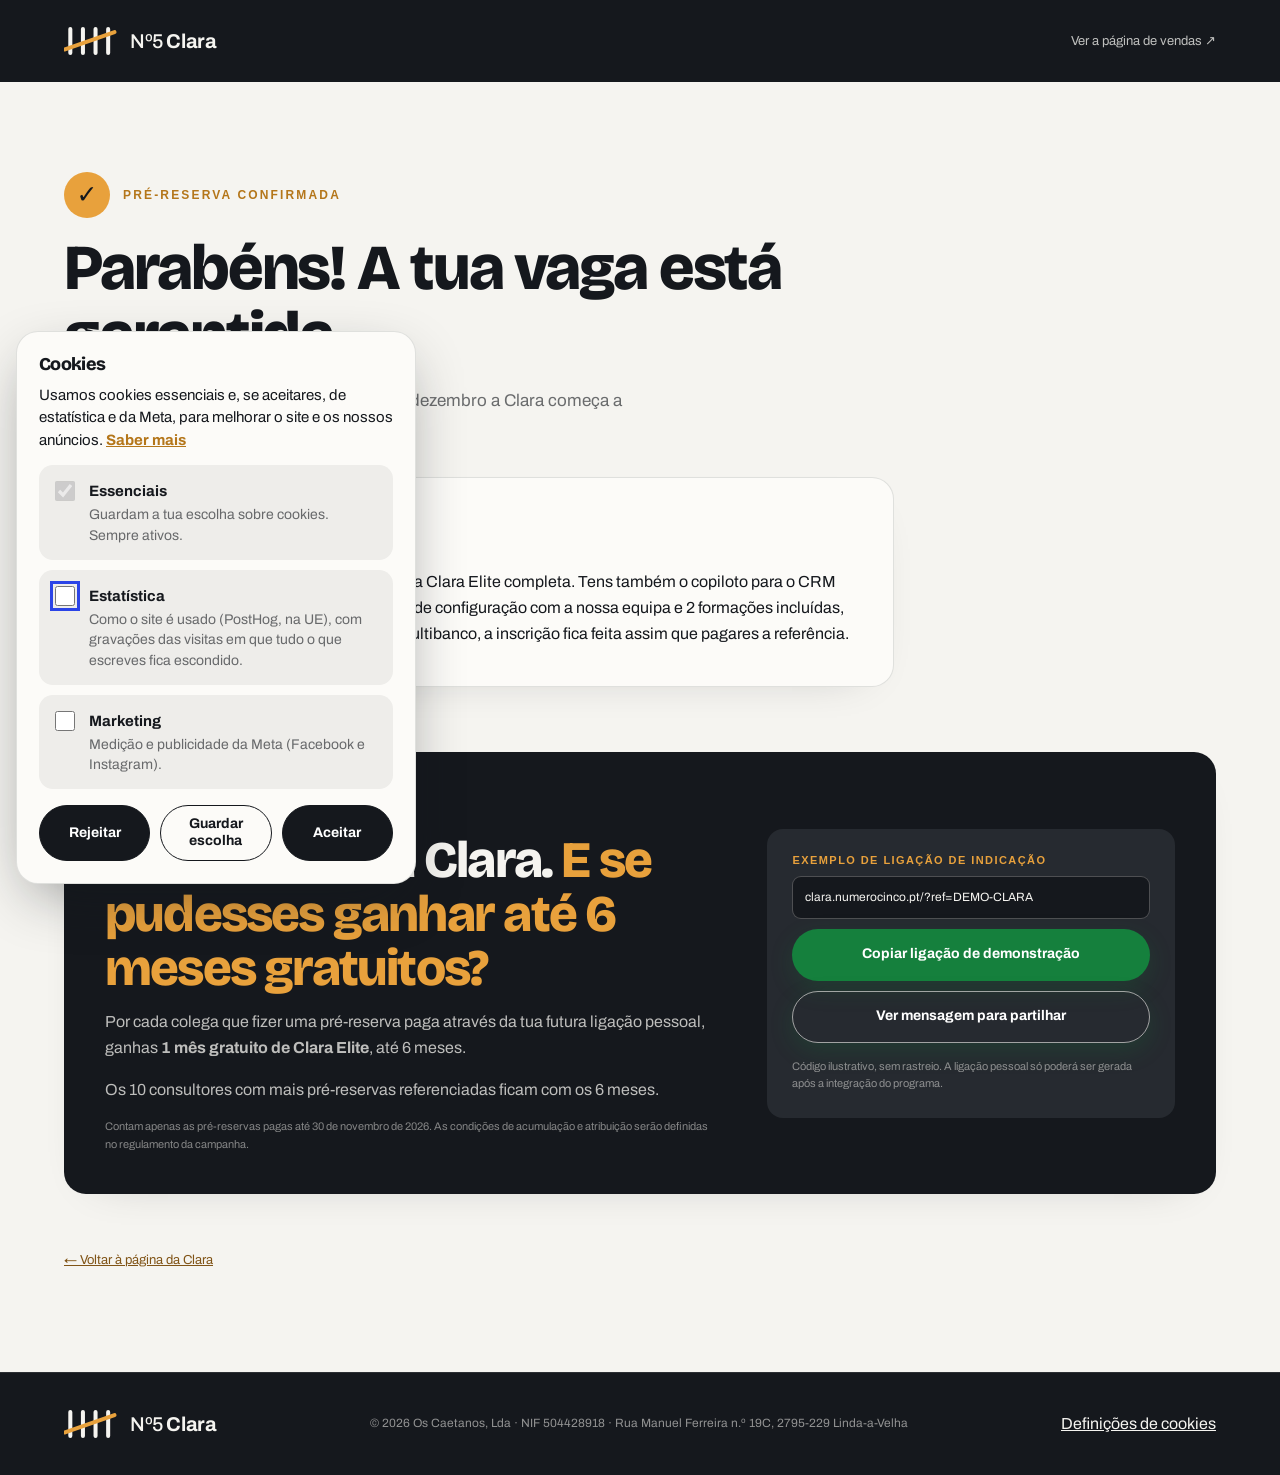
==== commit 6d5d104e: "Página de obrigado com o Passa a Clara; o endereço antigo reencaminha para ela Co-Authored-By: Claud" ====
--- a/pre-reserva-confirmada/index.html
+++ b/pre-reserva-confirmada/index.html
@@ -1,41 +1,7 @@
 <!doctype html>
-<html lang="pt-PT">
-<head>
-<meta charset="utf-8"><meta name="viewport" content="width=device-width, initial-scale=1"><meta name="theme-color" content="#15181D"><meta name="robots" content="noindex,nofollow">
-<title>Pré-reserva confirmada | Nº5 Clara</title>
-<link rel="icon" type="image/svg+xml" href="../assets/favicon.svg">
-<link rel="preconnect" href="https://fonts.googleapis.com"><link rel="preconnect" href="https://fonts.gstatic.com" crossorigin>
-<link href="https://fonts.googleapis.com/css2?family=Archivo:wght@400;500;600;700&family=Bricolage+Grotesque:opsz,wght@12..96,700;12..96,800&display=swap" rel="stylesheet">
-<link rel="stylesheet" href="../styles.css">
-</head>
-<body>
-<header class="inner-header"><div class="shell"><a class="brand" href="../index.html"><img src="../assets/simbolo-fundo-escuro.svg" width="53" height="28" alt=""><span>Nº5 <strong>Clara</strong></span></a></div></header>
-<main class="confirmada dark" id="conteudo">
-  <div class="shell confirmada-caixa">
-    <img src="../assets/simbolo-fundo-escuro.svg" width="96" height="51" alt="">
-    <div class="confirmada-texto">
-      <p class="eyebrow">Inscrição confirmada</p>
-      <h1>A tua vaga está garantida.</h1>
-      <p>Tens uma das 25 vagas com as condições de lançamento: a 1 de dezembro a Clara começa a trabalhar contigo. A pré-reserva paga o teu primeiro mês, com a Clara Elite completa. Tens também o copiloto para o CRM da tua marca durante 3 meses, uma sessão de configuração com a nossa equipa e 2 formações incluídas, para ti e para a tua equipa. Sem fidelização.</p>
-      <div class="o-que-pagas o-que-pagas--compacto">
-        <ol aria-label="O que pagas, mês a mês">
-          <li><small>Agora</small><b>27 €</b><span>a pré-reserva</span></li>
-          <li class="o-que-pagas-destaque"><small>1.º mês</small><b>Pago</b><span>com a pré-reserva, com a Clara Elite completa</span></li>
-          <li><small>2.º mês</small><b>−50%</b><span>na primeira mensalidade da Pro (48,50 €) ou da Elite (73,50 €), se continuares</span></li>
-          <li><small>Sempre</small><b>Sem fidelização</b><span>cancelas quando quiseres</span></li>
-        </ol>
-        <p class="o-que-pagas-nota">Preferes o plano Clara? A partir do 2.º mês pagas 53 € por mês.</p>
-      </div>
-      <p>Se escolheste Multibanco, a inscrição fica feita assim que pagares a referência.</p>
-      <p><b>Passa a Clara.</b> Por cada colega que fizer a pré-reserva pela tua ligação até 30 de novembro, ganhas 1 mês da Clara Elite grátis, até 6 meses. Os 10 que trouxerem mais ficam com os 6 meses.<span id="codigo-texto"></span></p>
-      <a class="btn" id="partilhar-whatsapp" href="https://wa.me/" target="_blank" rel="noopener">Partilhar no WhatsApp</a>
-      <a class="confirmada-voltar" href="../termos.html#passa-a-clara">Ver as condições do Passa a Clara</a>
-      <a class="confirmada-voltar" href="../index.html">Voltar ao site</a>
-    </div>
-  </div>
-</main>
-<footer class="site-footer dark"><div class="shell footer-row"><p>© 2026 Os Caetanos, Lda · NIF 504428918 · Rua Manuel Ferreira n.º 19C, 2795-229 Linda-a-Velha</p><div class="footer-links"><a href="../privacidade.html">Privacidade</a><a href="../termos.html">Termos e condições</a></div></div></footer>
-<script src="../confirmada.js" defer></script>
-<script src="../cookies.js" defer></script>
-</body>
-</html>
+<html lang="pt-PT"><head><meta charset="utf-8"><meta name="viewport" content="width=device-width, initial-scale=1"><meta name="robots" content="noindex,nofollow">
+<title>A abrir… | Nº5 Clara</title>
+<meta http-equiv="refresh" content="0; url=../obrigado.html">
+<link rel="canonical" href="../obrigado.html">
+<script>window.location.replace('../obrigado.html');</script>
+</head><body><p><a href="../obrigado.html">Continuar para a página de obrigado</a></p></body></html>
